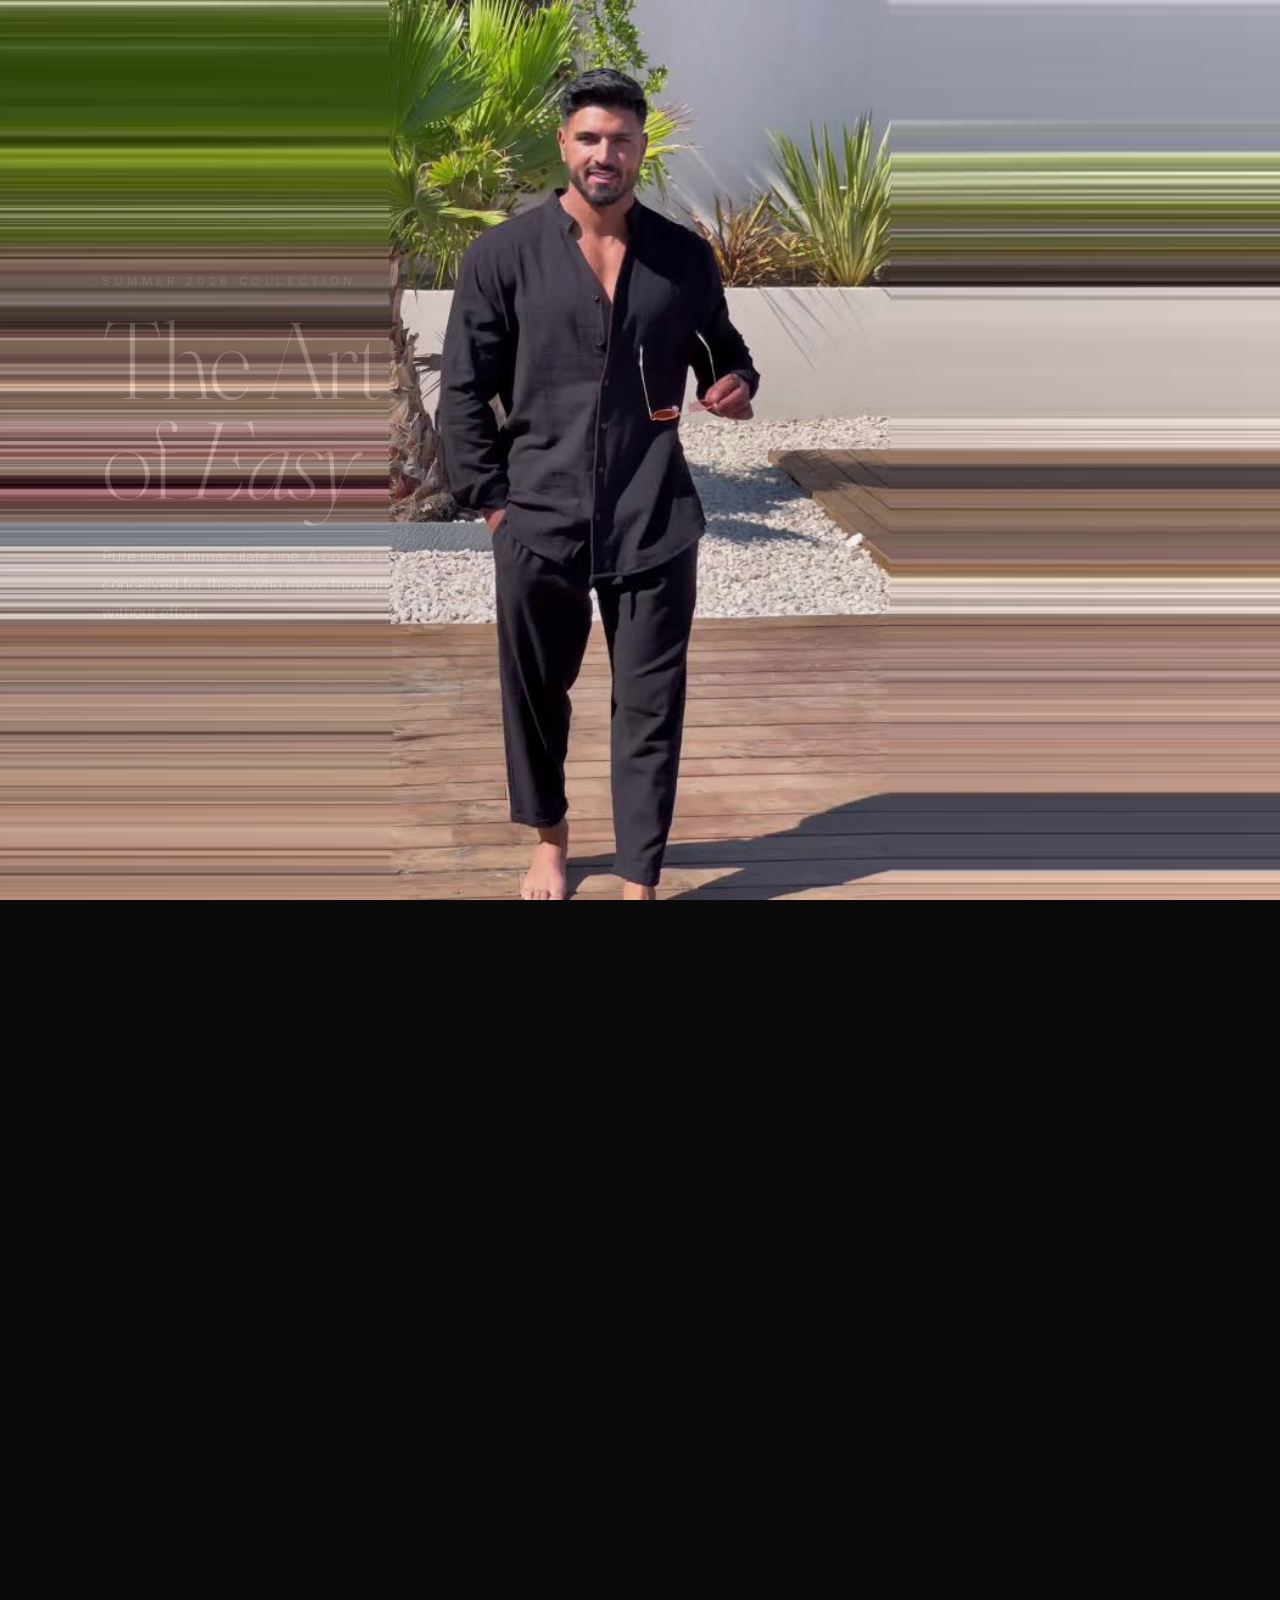
==== scrollytelling-site/index.html @ b5b96985 "Add premium scrollytelling product site for Ensemble co-ord collection Self-contained site in scroll" ====
<!DOCTYPE html>
<html lang="en">
<head>
  <meta charset="UTF-8" />
  <meta name="viewport" content="width=device-width, initial-scale=1.0" />
  <title>ENSEMBLE — Luxury Co-ord Sets</title>
  <link href="https://fonts.googleapis.com/css2?family=Fraunces:ital,opsz,wght@0,9..144,200;0,9..144,300;0,9..144,400;1,9..144,200;1,9..144,300;1,9..144,400&family=Inter:wght@300;400;500&display=swap" rel="stylesheet" />
  <style>
    *, *::before, *::after { margin: 0; padding: 0; box-sizing: border-box; }

    html { overflow-x: hidden; }

    body {
      background: #0a0a0a;
      color: #fff;
      font-family: 'Inter', sans-serif;
      overflow-x: hidden;
    }

    /* ─── LOADER ─────────────────────────────────── */
    #loader {
      position: fixed;
      inset: 0;
      background: #0a0a0a;
      display: flex;
      flex-direction: column;
      align-items: center;
      justify-content: center;
      z-index: 9999;
      transition: opacity 1s ease, visibility 1s ease;
    }
    #loader.hidden { opacity: 0; visibility: hidden; }

    #loader-brand {
      font-family: 'Fraunces', serif;
      font-weight: 300;
      font-size: clamp(22px, 3vw, 34px);
      letter-spacing: 0.5em;
      color: #fff;
      margin-bottom: 3.5rem;
      text-transform: uppercase;
    }

    #loader-bar-track {
      width: clamp(140px, 22vw, 260px);
      height: 1px;
      background: rgba(255,255,255,0.15);
      position: relative;
      overflow: hidden;
    }
    #loader-bar-fill {
      position: absolute;
      top: 0; left: 0;
      height: 100%;
      width: 0%;
      background: #fff;
      transition: width 0.15s linear;
    }
    #loader-pct {
      margin-top: 1.2rem;
      font-family: 'Inter', sans-serif;
      font-size: 11px;
      letter-spacing: 0.25em;
      color: rgba(255,255,255,0.35);
    }

    /* ─── SCROLL SCAFFOLD ─────────────────────────── */
    #scroll-root {
      /* tall enough for smooth scrub across 4 images */
      height: 650vh;
      position: relative;
    }

    #sticky {
      position: sticky;
      top: 0;
      height: 100vh;
      width: 100%;
      overflow: hidden;
    }

    /* ─── CANVAS ──────────────────────────────────── */
    #stage {
      position: absolute;
      inset: 0;
      display: block;
      width: 100%;
      height: 100%;
    }

    /* ─── TEXT SECTIONS ───────────────────────────── */
    .txt {
      position: absolute;
      inset: 0;
      display: flex;
      align-items: center;
      pointer-events: none;
      opacity: 0;
      will-change: opacity;
    }
    .txt.cta-section {
      align-items: center;
      justify-content: center;
    }

    /* Gradient washes — no visible box */
    .wash {
      position: absolute;
      inset: 0;
      pointer-events: none;
    }
    .wash-left  { background: linear-gradient(to right,  rgba(0,0,0,.72) 0%, rgba(0,0,0,.42) 45%, transparent 100%); }
    .wash-right { background: linear-gradient(to left,   rgba(0,0,0,.72) 0%, rgba(0,0,0,.42) 45%, transparent 100%); }
    .wash-center{ background: radial-gradient(ellipse 80% 60% at 50% 80%, rgba(0,0,0,.78) 0%, rgba(0,0,0,.32) 60%, transparent 100%); }

    .inner {
      position: relative;
      z-index: 1;
      padding: 0 8vw;
      max-width: 46%;
    }
    .inner.right { margin-left: auto; }
    .inner.center {
      max-width: 100%;
      width: 100%;
      text-align: center;
      display: flex;
      flex-direction: column;
      align-items: center;
      padding: 0 6vw;
    }

    .eyebrow {
      font-family: 'Inter', sans-serif;
      font-size: clamp(9px, 0.9vw, 12px);
      font-weight: 400;
      letter-spacing: 0.38em;
      text-transform: uppercase;
      color: rgba(255,255,255,.55);
      margin-bottom: 1.4rem;
    }

    h1 {
      font-family: 'Fraunces', serif;
      font-size: clamp(54px, 8.5vw, 118px);
      font-weight: 200;
      line-height: 0.92;
      letter-spacing: -0.025em;
      margin-bottom: 2rem;
    }

    h2 {
      font-family: 'Fraunces', serif;
      font-size: clamp(38px, 5.5vw, 80px);
      font-weight: 200;
      line-height: 1.08;
      letter-spacing: -0.02em;
      margin-bottom: 1.6rem;
    }

    .body {
      font-family: 'Inter', sans-serif;
      font-size: clamp(13px, 1.25vw, 16px);
      font-weight: 300;
      line-height: 1.75;
      color: rgba(255,255,255,.7);
      max-width: 36ch;
    }
    .inner.center .body { max-width: 48ch; }

    .cta-btn {
      display: inline-block;
      margin-top: 2.8rem;
      padding: 1.05rem 3.2rem;
      background: rgba(255,255,255,1);
      color: #000;
      font-family: 'Inter', sans-serif;
      font-size: clamp(10px, 1vw, 13px);
      font-weight: 500;
      letter-spacing: 0.22em;
      text-transform: uppercase;
      text-decoration: none;
      cursor: pointer;
      pointer-events: all;
      transition: background .25s, letter-spacing .25s;
      border: none;
      outline: none;
    }
    .cta-btn:hover {
      background: rgba(240,240,240,1);
      letter-spacing: 0.28em;
    }

    /* ─── SCROLL HINT ─────────────────────────────── */
    #scroll-hint {
      position: fixed;
      bottom: 2.8rem;
      left: 50%;
      transform: translateX(-50%);
      display: flex;
      flex-direction: column;
      align-items: center;
      gap: .6rem;
      z-index: 200;
      opacity: 0;
      transition: opacity .6s ease;
    }
    #scroll-hint.show { opacity: 1; }
    #scroll-hint span {
      font-family: 'Inter', sans-serif;
      font-size: 9px;
      letter-spacing: .32em;
      text-transform: uppercase;
      color: rgba(255,255,255,.45);
    }
    .hint-line {
      width: 1px;
      height: 44px;
      background: linear-gradient(to bottom, transparent, rgba(255,255,255,.5));
      animation: hint-pulse 2.4s ease-in-out infinite;
    }
    @keyframes hint-pulse {
      0%,100% { opacity:.25; transform:scaleY(.7); }
      50%      { opacity: 1; transform:scaleY(1);  }
    }

    /* ─── MOBILE ──────────────────────────────────── */
    @media (max-width: 680px) {
      .inner { max-width: 90%; }
      .inner.right { margin-left: 0; }
      .txt { align-items: flex-end; padding-bottom: 12vh; }
      .txt.cta-section { align-items: center; padding-bottom: 0; }
      .wash-left,
      .wash-right { background: linear-gradient(to top, rgba(0,0,0,.82) 0%, rgba(0,0,0,.3) 55%, transparent 100%); }
      h1 { font-size: clamp(44px, 13vw, 68px); }
      h2 { font-size: clamp(30px, 10vw, 54px); }
    }
  </style>
</head>
<body>

<!-- ═══════════════ LOADER ═══════════════ -->
<div id="loader">
  <div id="loader-brand">Ensemble</div>
  <div id="loader-bar-track"><div id="loader-bar-fill"></div></div>
  <div id="loader-pct">0%</div>
</div>

<!-- ═══════════════ SCROLL HINT ═══════════════ -->
<div id="scroll-hint">
  <span>Scroll</span>
  <div class="hint-line"></div>
</div>

<!-- ═══════════════ MAIN ═══════════════ -->
<div id="scroll-root">
  <div id="sticky">
    <canvas id="stage"></canvas>

    <!-- 0 · HERO ── Black set, holding sunglasses -->
    <div class="txt" id="s0">
      <div class="wash wash-left"></div>
      <div class="inner">
        <p class="eyebrow">Summer 2026 Collection</p>
        <h1>The Art<br>of <em>Easy</em></h1>
        <p class="body">Pure linen. Immaculate line. A co-ord set conceived for those who move through life without effort.</p>
      </div>
    </div>

    <!-- 1 · Black set, sunglasses on -->
    <div class="txt" id="s1">
      <div class="wash wash-right"></div>
      <div class="inner right">
        <p class="eyebrow">Italian Stonewashed Linen</p>
        <h2>Woven<br>for the<br><em>Meridian</em></h2>
        <p class="body">Cut from 100 percent stonewashed linen. Breathable under the midday sun. Impeccable by candlelight.</p>
      </div>
    </div>

    <!-- 2 · Cream set -->
    <div class="txt" id="s2">
      <div class="wash wash-left"></div>
      <div class="inner">
        <p class="eyebrow">Precision Silhouette</p>
        <h2>Nothing<br><em>Superfluous</em></h2>
        <p class="body">Camp collar. Button placket. Trousers that fall exactly where they should. The edit is total.</p>
      </div>
    </div>

    <!-- 3 · Grey pleated set -->
    <div class="txt" id="s3">
      <div class="wash wash-right"></div>
      <div class="inner right">
        <p class="eyebrow">Three Colorways</p>
        <h2>Noir. Sable.<br><em>Ardoise.</em></h2>
        <p class="body">Midnight black, warm sand, or cool slate. Three distinct worlds. One impeccable silhouette to inhabit them all.</p>
      </div>
    </div>

    <!-- 4 · CTA -->
    <div class="txt cta-section" id="s4">
      <div class="wash wash-center"></div>
      <div class="inner center">
        <p class="eyebrow">Ensemble Collection</p>
        <h2 style="font-size:clamp(44px,6.5vw,96px);letter-spacing:-0.03em;">Yours to wear.<br><em>Theirs to envy.</em></h2>
        <p class="body" style="text-align:center;">Free delivery worldwide. 30 day returns. Sizes XS through XXL.</p>
        <a href="#" class="cta-btn">Shop the Collection</a>
      </div>
    </div>

  </div>
</div>

<script>
(function () {
  'use strict';

  /* ── IMAGES ───────────────────────────────────── */
  const SRC = [
    'frames/img_01.jpg',   // 0 · black set, no glasses
    'frames/img_02.jpg',   // 1 · black set, glasses on
    'frames/img_03.jpg',   // 2 · cream set
    'frames/img_04.jpg',   // 3 · grey pleated
  ];

  /* ── TEXT SECTION TIMING (scroll 0..1) ─────────── */
  //  Each entry: [fadeInStart, peakStart, peakEnd, fadeOutEnd]
  const TIMINGS = [
    [0.00, 0.02, 0.14, 0.22],   // hero
    [0.22, 0.30, 0.42, 0.50],   // feature 1
    [0.50, 0.57, 0.68, 0.76],   // feature 2
    [0.74, 0.80, 0.88, 0.94],   // feature 3
    [0.90, 0.94, 1.00, 1.00],   // cta
  ];
  const SECTION_IDS = ['s0','s1','s2','s3','s4'];

  /* ── IMAGE BLEND KEYFRAMES (scroll 0..1) ──────── */
  // At each keyframe progress, we show a specific image index.
  // Between keyframes we cross-fade.
  const KF = [
    { p: 0.00, img: 0 },
    { p: 0.28, img: 0 },   // hold img 0 until 28%
    { p: 0.38, img: 1 },   // transition to img 1 by 38%
    { p: 0.54, img: 1 },   // hold img 1
    { p: 0.64, img: 2 },   // transition to img 2
    { p: 0.78, img: 2 },   // hold img 2
    { p: 0.88, img: 3 },   // transition to img 3
    { p: 1.00, img: 3 },   // hold img 3
  ];

  /* ── REFS ─────────────────────────────────────── */
  const loader    = document.getElementById('loader');
  const barFill   = document.getElementById('loader-bar-fill');
  const barPct    = document.getElementById('loader-pct');
  const scrollHint= document.getElementById('scroll-hint');
  const scrollRoot= document.getElementById('scroll-root');
  const canvas    = document.getElementById('stage');
  const ctx       = canvas.getContext('2d');
  const sections  = SECTION_IDS.map(id => document.getElementById(id));

  /* ── STATE ────────────────────────────────────── */
  let imgs = [];
  let loaded = 0;
  let W = 0, H = 0;
  let scrollProg = 0;    // eased
  let targetProg = 0;    // raw
  let rafId = null;

  /* ── RESIZE ───────────────────────────────────── */
  function resize() {
    W = canvas.width  = window.innerWidth;
    H = canvas.height = window.innerHeight;
  }
  window.addEventListener('resize', resize);
  resize();

  /* ── LOAD ─────────────────────────────────────── */
  function loadAll() {
    imgs = SRC.map(src => {
      const img = new Image();
      img.onload  = onLoaded;
      img.onerror = onLoaded;
      img.src     = src;
      return img;
    });
  }

  function onLoaded() {
    loaded++;
    const pct = loaded / SRC.length;
    barFill.style.width = (pct * 100) + '%';
    barPct.textContent  = Math.round(pct * 100) + '%';
    if (loaded === SRC.length) startSite();
  }

  /* ── START ────────────────────────────────────── */
  function startSite() {
    setTimeout(() => {
      loader.classList.add('hidden');
      scrollHint.classList.add('show');
      drawFrame(0);
      startLoop();
    }, 500);
  }

  /* ── SCROLL ───────────────────────────────────── */
  window.addEventListener('scroll', () => {
    const maxScroll = scrollRoot.scrollHeight - window.innerHeight;
    targetProg = maxScroll > 0 ? Math.max(0, Math.min(1, window.scrollY / maxScroll)) : 0;
    if (targetProg > 0.02) scrollHint.classList.remove('show');
  }, { passive: true });

  /* ── RAF LOOP ─────────────────────────────────── */
  function startLoop() {
    function tick() {
      // Smooth lerp — fast enough to feel snappy, slow enough to feel cinematic
      const diff = targetProg - scrollProg;
      if (Math.abs(diff) > 0.0001) {
        scrollProg += diff * 0.10;
      } else {
        scrollProg = targetProg;
      }
      drawFrame(scrollProg);
      updateText(scrollProg);
      rafId = requestAnimationFrame(tick);
    }
    rafId = requestAnimationFrame(tick);
  }

  /* ── DRAW ─────────────────────────────────────── */
  function getBlend(p) {
    // Find which two keyframes we're between
    for (let i = 0; i < KF.length - 1; i++) {
      const a = KF[i], b = KF[i + 1];
      if (p >= a.p && p <= b.p) {
        const t = (b.p === a.p) ? 1 : (p - a.p) / (b.p - a.p);
        return { idxA: a.img, idxB: b.img, t };
      }
    }
    return { idxA: KF[KF.length-1].img, idxB: KF[KF.length-1].img, t: 0 };
  }

  function paintImage(img, alpha) {
    if (!img || !img.complete || !img.naturalWidth) return;
    if (alpha <= 0) return;

    const iw = img.naturalWidth;
    const ih = img.naturalHeight;

    // Contain: fit whole image, no crop
    const scale = Math.min(W / iw, H / ih);
    const dw = iw * scale;
    const dh = ih * scale;
    const dx = Math.round((W - dw) / 2);
    const dy = Math.round((H - dh) / 2);

    ctx.save();
    ctx.globalAlpha = alpha;

    // ── Edge-pixel stretch fills (no seam, no blur, no flat color) ──
    // Left strip
    if (dx > 1) {
      ctx.drawImage(img,  0,        0, 1,  ih,  0,        dy,  dx + 1,          dh);
    }
    // Right strip
    if (W - dx - dw > 1) {
      ctx.drawImage(img,  iw - 1,   0, 1,  ih,  dx + dw - 1, dy,  W - dx - dw + 1, dh);
    }
    // Top strip
    if (dy > 1) {
      ctx.drawImage(img,  0,        0, iw, 1,   dx,       0,   dw,               dy + 1);
    }
    // Bottom strip
    if (H - dy - dh > 1) {
      ctx.drawImage(img,  0,  ih - 1, iw, 1,   dx,  dy + dh - 1, dw,  H - dy - dh + 1);
    }
    // Corners (1px source pixel stretched to fill each corner block)
    if (dx > 1 && dy > 1) {
      ctx.drawImage(img,  0,      0,    1, 1,  0,       0,       dx + 1,          dy + 1);          // TL
      ctx.drawImage(img,  iw - 1, 0,    1, 1,  dx + dw - 1, 0,  W - dx - dw + 1, dy + 1);          // TR
      ctx.drawImage(img,  0,      ih-1, 1, 1,  0,       dy + dh - 1, dx + 1,      H - dy - dh + 1); // BL
      ctx.drawImage(img,  iw-1,   ih-1, 1, 1,  dx + dw - 1, dy + dh - 1, W - dx - dw + 1, H - dy - dh + 1); // BR
    }

    // ── Main image ──
    ctx.drawImage(img, 0, 0, iw, ih, dx, dy, dw, dh);

    ctx.restore();
  }

  function drawFrame(p) {
    ctx.clearRect(0, 0, W, H);
    const { idxA, idxB, t } = getBlend(p);

    if (idxA === idxB || t <= 0) {
      paintImage(imgs[idxA], 1);
    } else if (t >= 1) {
      paintImage(imgs[idxB], 1);
    } else {
      // Cross-fade: paint A at full, B at t
      paintImage(imgs[idxA], 1);
      paintImage(imgs[idxB], t);
    }
  }

  /* ── TEXT OPACITY ─────────────────────────────── */
  function easeOpacity(p, timing) {
    const [fi, ps, pe, fo] = timing;
    if (p < fi || p > fo) return 0;
    if (p < ps) return (p - fi) / (ps - fi);
    if (p <= pe) return 1;
    return 1 - (p - pe) / (fo - pe);
  }

  function updateText(p) {
    sections.forEach((el, i) => {
      if (!el) return;
      const op = Math.max(0, Math.min(1, easeOpacity(p, TIMINGS[i])));
      el.style.opacity = op;
    });
  }

  /* ── KICK OFF ─────────────────────────────────── */
  loadAll();
})();
</script>
</body>
</html>
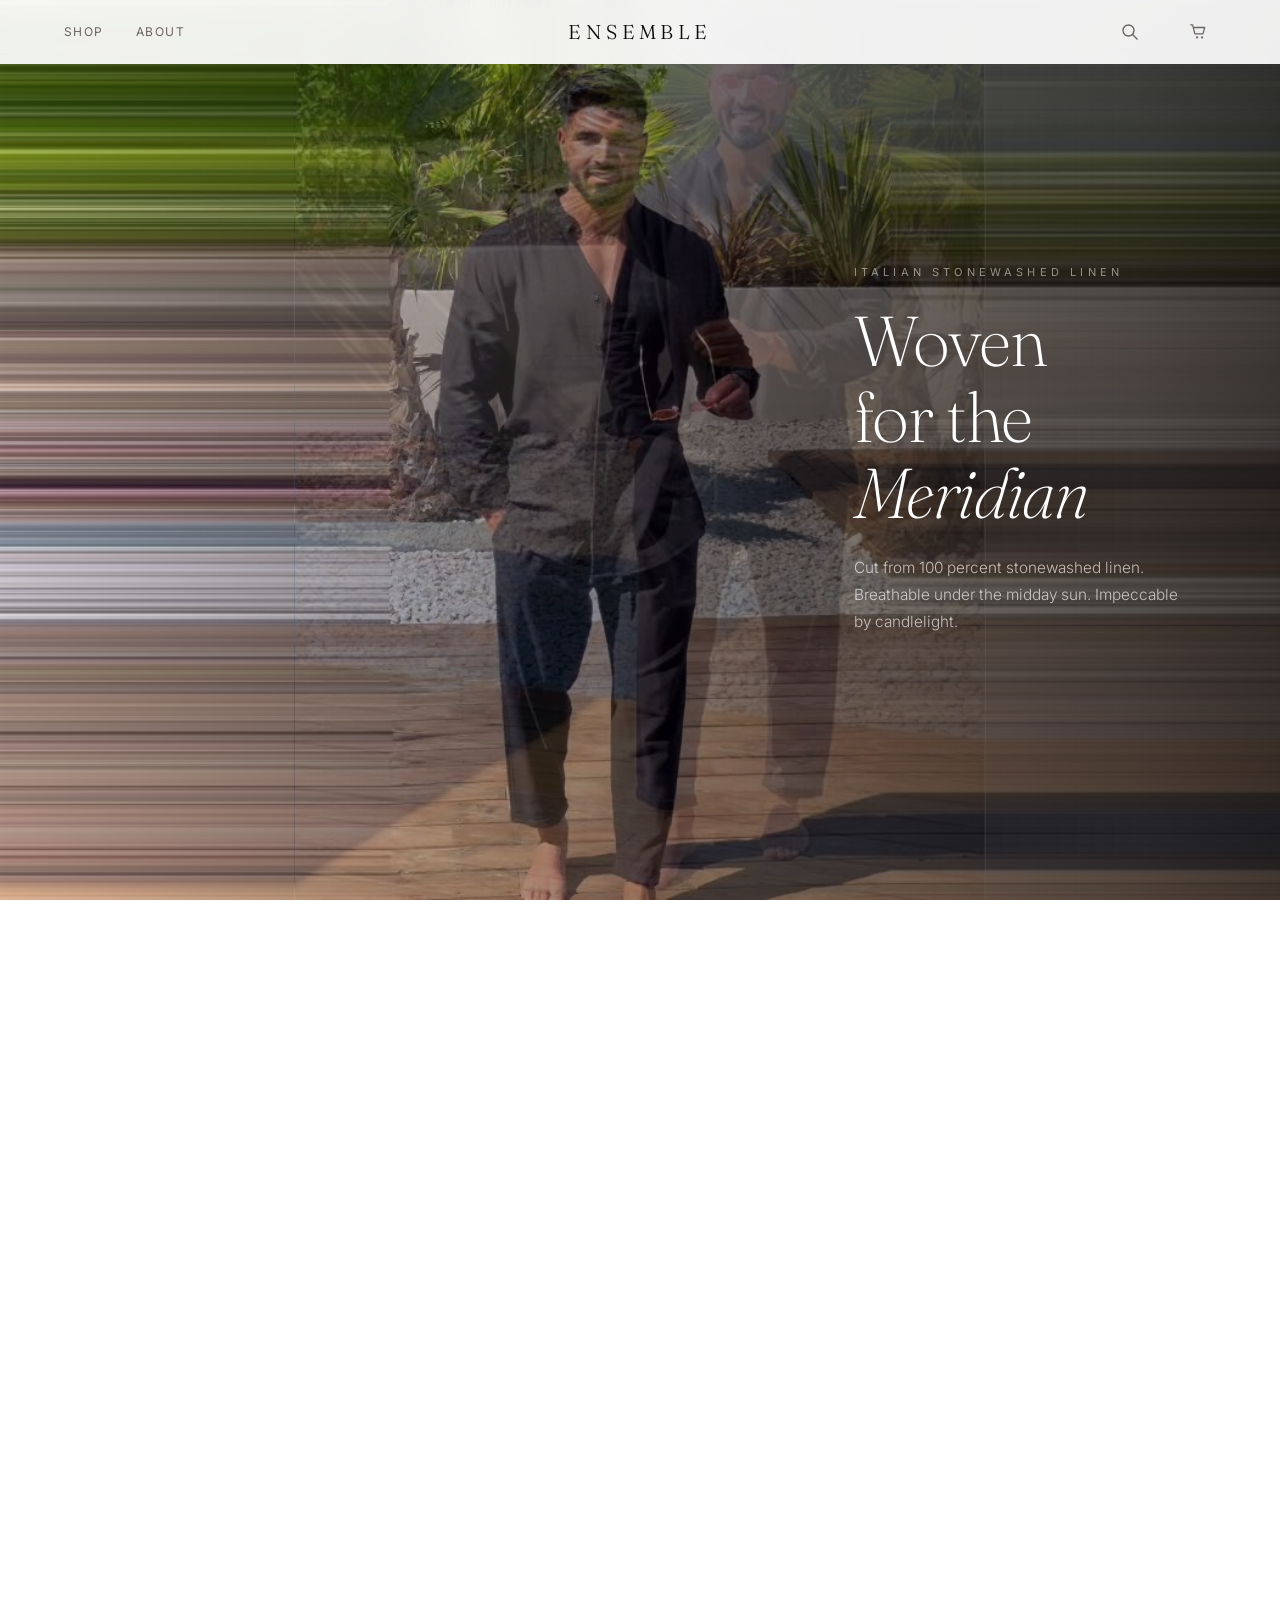
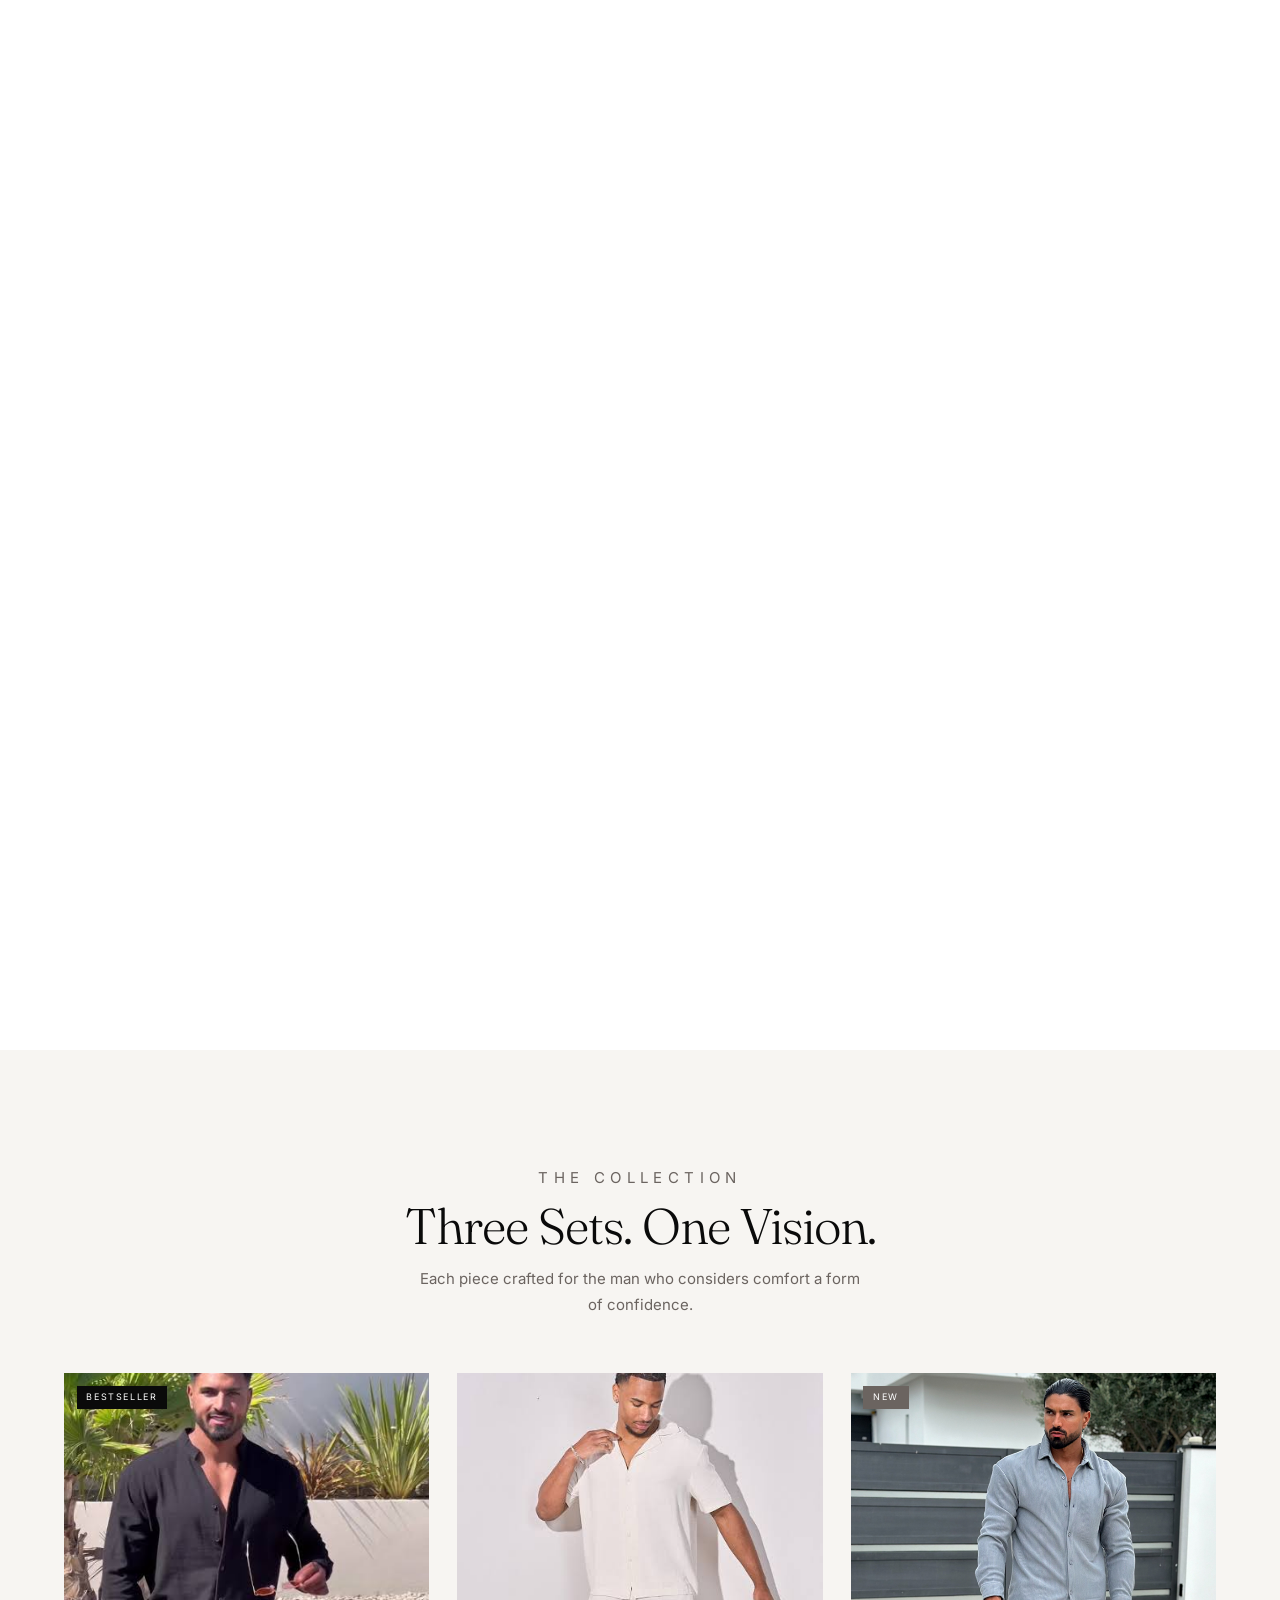
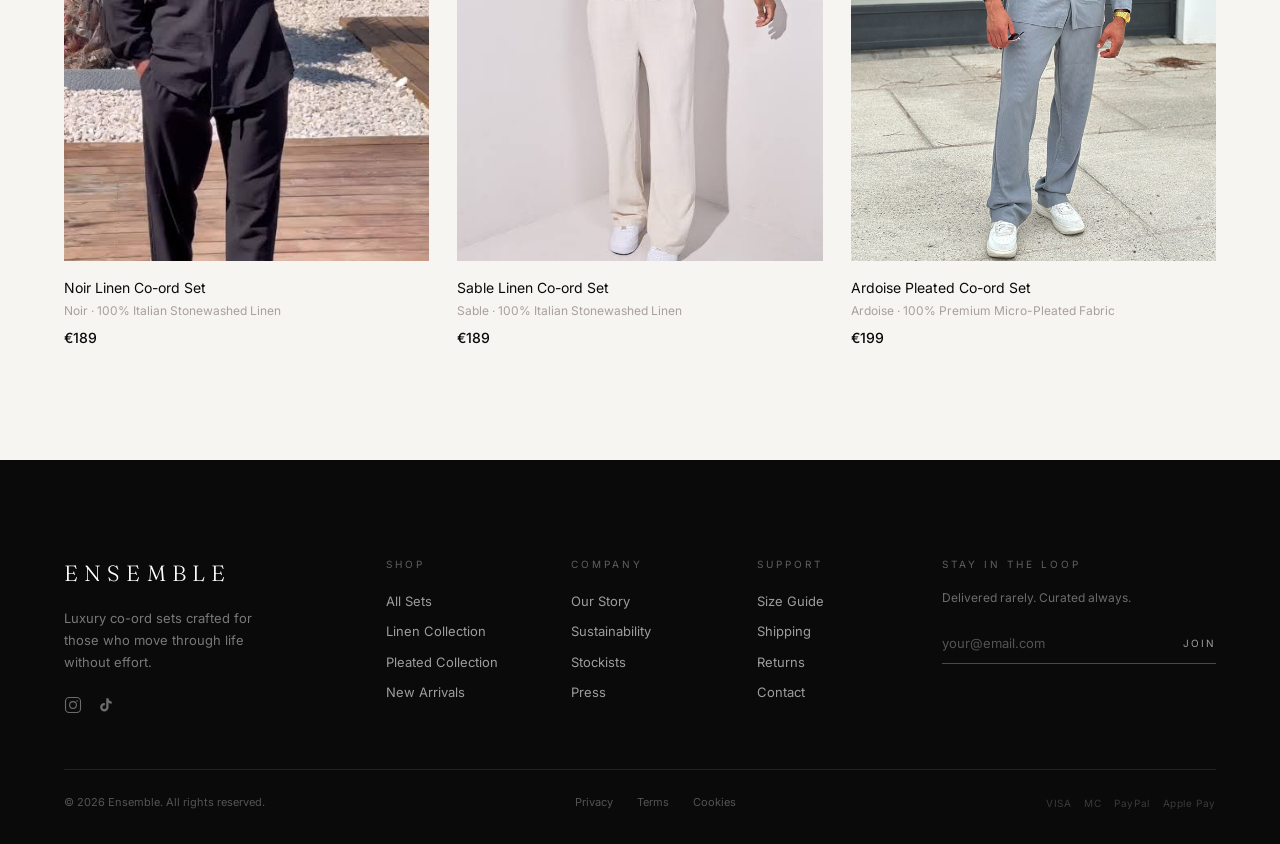
==== commit c937a95e: "Expand scrollytelling site into full Shopify-style store Adds complete e-commerce experience on top " ====
--- a/scrollytelling-site/index.html
+++ b/scrollytelling-site/index.html
@@ -3,525 +3,380 @@
 <head>
   <meta charset="UTF-8" />
   <meta name="viewport" content="width=device-width, initial-scale=1.0" />
-  <title>ENSEMBLE — Luxury Co-ord Sets</title>
-  <link href="https://fonts.googleapis.com/css2?family=Fraunces:ital,opsz,wght@0,9..144,200;0,9..144,300;0,9..144,400;1,9..144,200;1,9..144,300;1,9..144,400&family=Inter:wght@300;400;500&display=swap" rel="stylesheet" />
+  <title>Ensemble — Luxury Co-ord Sets</title>
+  <link href="https://fonts.googleapis.com/css2?family=Fraunces:ital,opsz,wght@0,9..144,200;0,9..144,300;0,9..144,400;1,9..144,200;1,9..144,300&family=Inter:wght@300;400;500&display=swap" rel="stylesheet" />
+  <link rel="stylesheet" href="css/main.css" />
   <style>
-    *, *::before, *::after { margin: 0; padding: 0; box-sizing: border-box; }
-
-    html { overflow-x: hidden; }
-
-    body {
+    /* ── Loader ─── */
+    #loader {
+      position: fixed; inset: 0;
       background: #0a0a0a;
-      color: #fff;
-      font-family: 'Inter', sans-serif;
-      overflow-x: hidden;
-    }
-
-    /* ─── LOADER ─────────────────────────────────── */
-    #loader {
-      position: fixed;
-      inset: 0;
-      background: #0a0a0a;
-      display: flex;
-      flex-direction: column;
-      align-items: center;
-      justify-content: center;
+      display: flex; flex-direction: column;
+      align-items: center; justify-content: center;
       z-index: 9999;
-      transition: opacity 1s ease, visibility 1s ease;
-    }
-    #loader.hidden { opacity: 0; visibility: hidden; }
-
+      transition: opacity .9s ease, visibility .9s ease;
+    }
+    #loader.out { opacity: 0; visibility: hidden; }
     #loader-brand {
-      font-family: 'Fraunces', serif;
-      font-weight: 300;
-      font-size: clamp(22px, 3vw, 34px);
-      letter-spacing: 0.5em;
-      color: #fff;
-      margin-bottom: 3.5rem;
-      text-transform: uppercase;
-    }
-
-    #loader-bar-track {
-      width: clamp(140px, 22vw, 260px);
-      height: 1px;
-      background: rgba(255,255,255,0.15);
-      position: relative;
+      font-family: 'Fraunces', serif; font-weight: 300;
+      font-size: clamp(20px, 3vw, 30px);
+      letter-spacing: .5em; text-transform: uppercase;
+      color: #fff; margin-bottom: 3rem;
+    }
+    #lb-track { width: clamp(120px, 20vw, 220px); height: 1px; background: rgba(255,255,255,.15); }
+    #lb-fill   { height: 100%; width: 0%; background: #fff; transition: width .12s linear; }
+    #lb-pct    { margin-top: 1rem; font-size: 10px; letter-spacing: .25em; color: rgba(255,255,255,.3); }
+
+    /* ── Scroll scaffold ─── */
+    #scroll-root { height: 650vh; position: relative; }
+
+    #sticky {
+      position: sticky; top: 0;
+      height: 100vh; width: 100%;
       overflow: hidden;
     }
-    #loader-bar-fill {
-      position: absolute;
-      top: 0; left: 0;
-      height: 100%;
-      width: 0%;
-      background: #fff;
-      transition: width 0.15s linear;
-    }
-    #loader-pct {
-      margin-top: 1.2rem;
-      font-family: 'Inter', sans-serif;
-      font-size: 11px;
-      letter-spacing: 0.25em;
-      color: rgba(255,255,255,0.35);
-    }
-
-    /* ─── SCROLL SCAFFOLD ─────────────────────────── */
-    #scroll-root {
-      /* tall enough for smooth scrub across 4 images */
-      height: 650vh;
-      position: relative;
-    }
-
-    #sticky {
-      position: sticky;
-      top: 0;
-      height: 100vh;
-      width: 100%;
-      overflow: hidden;
-    }
-
-    /* ─── CANVAS ──────────────────────────────────── */
-    #stage {
-      position: absolute;
-      inset: 0;
-      display: block;
-      width: 100%;
-      height: 100%;
-    }
-
-    /* ─── TEXT SECTIONS ───────────────────────────── */
+
+    #stage { position: absolute; inset: 0; display: block; width: 100%; height: 100%; }
+
+    /* ── Text sections ─── */
     .txt {
-      position: absolute;
-      inset: 0;
-      display: flex;
-      align-items: center;
+      position: absolute; inset: 0;
+      display: flex; align-items: center;
       pointer-events: none;
-      opacity: 0;
-      will-change: opacity;
-    }
-    .txt.cta-section {
-      align-items: center;
-      justify-content: center;
-    }
-
-    /* Gradient washes — no visible box */
-    .wash {
-      position: absolute;
-      inset: 0;
-      pointer-events: none;
-    }
-    .wash-left  { background: linear-gradient(to right,  rgba(0,0,0,.72) 0%, rgba(0,0,0,.42) 45%, transparent 100%); }
-    .wash-right { background: linear-gradient(to left,   rgba(0,0,0,.72) 0%, rgba(0,0,0,.42) 45%, transparent 100%); }
-    .wash-center{ background: radial-gradient(ellipse 80% 60% at 50% 80%, rgba(0,0,0,.78) 0%, rgba(0,0,0,.32) 60%, transparent 100%); }
-
-    .inner {
-      position: relative;
-      z-index: 1;
-      padding: 0 8vw;
-      max-width: 46%;
-    }
-    .inner.right { margin-left: auto; }
-    .inner.center {
-      max-width: 100%;
-      width: 100%;
+      opacity: 0; will-change: opacity;
+    }
+    .txt.cta-zone { align-items: center; justify-content: center; }
+
+    .wash { position: absolute; inset: 0; pointer-events: none; }
+    .wl { background: linear-gradient(to right,  rgba(0,0,0,.72) 0%, rgba(0,0,0,.4) 48%, transparent 100%); }
+    .wr { background: linear-gradient(to left,   rgba(0,0,0,.72) 0%, rgba(0,0,0,.4) 48%, transparent 100%); }
+    .wc { background: radial-gradient(ellipse 80% 55% at 50% 78%, rgba(0,0,0,.8) 0%, rgba(0,0,0,.3) 60%, transparent 100%); }
+
+    .inn {
+      position: relative; z-index: 1;
+      padding: 0 8vw; max-width: 46%;
+    }
+    .inn.r  { margin-left: auto; }
+    .inn.cx {
+      max-width: 100%; width: 100%;
       text-align: center;
-      display: flex;
-      flex-direction: column;
-      align-items: center;
+      display: flex; flex-direction: column; align-items: center;
       padding: 0 6vw;
     }
 
-    .eyebrow {
-      font-family: 'Inter', sans-serif;
-      font-size: clamp(9px, 0.9vw, 12px);
-      font-weight: 400;
-      letter-spacing: 0.38em;
-      text-transform: uppercase;
-      color: rgba(255,255,255,.55);
-      margin-bottom: 1.4rem;
-    }
-
-    h1 {
-      font-family: 'Fraunces', serif;
-      font-size: clamp(54px, 8.5vw, 118px);
-      font-weight: 200;
-      line-height: 0.92;
-      letter-spacing: -0.025em;
-      margin-bottom: 2rem;
-    }
-
-    h2 {
-      font-family: 'Fraunces', serif;
-      font-size: clamp(38px, 5.5vw, 80px);
-      font-weight: 200;
-      line-height: 1.08;
-      letter-spacing: -0.02em;
-      margin-bottom: 1.6rem;
-    }
-
-    .body {
-      font-family: 'Inter', sans-serif;
-      font-size: clamp(13px, 1.25vw, 16px);
-      font-weight: 300;
-      line-height: 1.75;
-      color: rgba(255,255,255,.7);
+    .ey {
+      font-size: clamp(9px, .9vw, 11px);
+      letter-spacing: .38em; text-transform: uppercase;
+      color: rgba(255,255,255,.5); margin-bottom: 1.3rem;
+    }
+    h1.hero {
+      font-family: 'Fraunces', serif; font-weight: 200;
+      font-size: clamp(52px, 8.5vw, 118px);
+      line-height: .92; letter-spacing: -.025em;
+      color: #fff; margin-bottom: 1.8rem;
+    }
+    h2.feat {
+      font-family: 'Fraunces', serif; font-weight: 200;
+      font-size: clamp(36px, 5.5vw, 78px);
+      line-height: 1.08; letter-spacing: -.02em;
+      color: #fff; margin-bottom: 1.5rem;
+    }
+    .bd {
+      font-size: clamp(13px, 1.2vw, 16px); font-weight: 300;
+      line-height: 1.75; color: rgba(255,255,255,.68);
       max-width: 36ch;
     }
-    .inner.center .body { max-width: 48ch; }
-
-    .cta-btn {
-      display: inline-block;
-      margin-top: 2.8rem;
-      padding: 1.05rem 3.2rem;
-      background: rgba(255,255,255,1);
-      color: #000;
-      font-family: 'Inter', sans-serif;
-      font-size: clamp(10px, 1vw, 13px);
-      font-weight: 500;
-      letter-spacing: 0.22em;
-      text-transform: uppercase;
-      text-decoration: none;
-      cursor: pointer;
-      pointer-events: all;
+    .inn.cx .bd { max-width: 50ch; }
+
+    .cta-btn-hero {
+      display: inline-flex; align-items: center; justify-content: center;
+      margin-top: 2.5rem; padding: 1rem 3rem;
+      background: #fff; color: #000;
+      font-family: 'Inter', sans-serif; font-size: clamp(10px, 1vw, 13px);
+      font-weight: 500; letter-spacing: .22em; text-transform: uppercase;
+      border: none; cursor: pointer; pointer-events: all;
       transition: background .25s, letter-spacing .25s;
-      border: none;
-      outline: none;
-    }
-    .cta-btn:hover {
-      background: rgba(240,240,240,1);
-      letter-spacing: 0.28em;
-    }
-
-    /* ─── SCROLL HINT ─────────────────────────────── */
+    }
+    .cta-btn-hero:hover { background: rgba(240,240,240,1); letter-spacing: .28em; }
+
+    /* ── Scroll hint ─── */
     #scroll-hint {
-      position: fixed;
-      bottom: 2.8rem;
-      left: 50%;
+      position: fixed; bottom: 2.5rem; left: 50%;
       transform: translateX(-50%);
-      display: flex;
-      flex-direction: column;
-      align-items: center;
-      gap: .6rem;
-      z-index: 200;
-      opacity: 0;
-      transition: opacity .6s ease;
-    }
-    #scroll-hint.show { opacity: 1; }
+      display: flex; flex-direction: column; align-items: center; gap: .55rem;
+      z-index: 200; opacity: 0; transition: opacity .6s;
+    }
+    #scroll-hint.vis { opacity: 1; }
     #scroll-hint span {
-      font-family: 'Inter', sans-serif;
-      font-size: 9px;
-      letter-spacing: .32em;
-      text-transform: uppercase;
+      font-size: 9px; letter-spacing: .32em; text-transform: uppercase;
       color: rgba(255,255,255,.45);
     }
     .hint-line {
-      width: 1px;
-      height: 44px;
+      width: 1px; height: 44px;
       background: linear-gradient(to bottom, transparent, rgba(255,255,255,.5));
-      animation: hint-pulse 2.4s ease-in-out infinite;
-    }
-    @keyframes hint-pulse {
-      0%,100% { opacity:.25; transform:scaleY(.7); }
-      50%      { opacity: 1; transform:scaleY(1);  }
-    }
-
-    /* ─── MOBILE ──────────────────────────────────── */
-    @media (max-width: 680px) {
-      .inner { max-width: 90%; }
-      .inner.right { margin-left: 0; }
+      animation: hp 2.4s ease-in-out infinite;
+    }
+    @keyframes hp {
+      0%,100% { opacity:.2; transform:scaleY(.7); }
+      50%      { opacity:1;  transform:scaleY(1); }
+    }
+
+    /* ── Featured products band ─── */
+    #featured {
+      background: var(--off);
+      padding: clamp(3.5rem,8vw,7rem) var(--side);
+    }
+    .prod-grid {
+      max-width: var(--max); margin: 0 auto;
+      display: grid;
+      grid-template-columns: repeat(3, 1fr);
+      gap: var(--gap);
+    }
+
+    @media (max-width: 900px) { .prod-grid { grid-template-columns: 1fr 1fr; } }
+    @media (max-width: 580px) {
+      .prod-grid { grid-template-columns: 1fr; }
+      .inn { max-width: 90%; }
+      .inn.r { margin-left: 0; }
       .txt { align-items: flex-end; padding-bottom: 12vh; }
-      .txt.cta-section { align-items: center; padding-bottom: 0; }
-      .wash-left,
-      .wash-right { background: linear-gradient(to top, rgba(0,0,0,.82) 0%, rgba(0,0,0,.3) 55%, transparent 100%); }
-      h1 { font-size: clamp(44px, 13vw, 68px); }
-      h2 { font-size: clamp(30px, 10vw, 54px); }
+      .txt.cta-zone { align-items: center; padding-bottom: 0; }
+      .wl, .wr { background: linear-gradient(to top, rgba(0,0,0,.82) 0%, rgba(0,0,0,.28) 55%, transparent 100%); }
     }
   </style>
 </head>
 <body>
 
-<!-- ═══════════════ LOADER ═══════════════ -->
+<!-- Loader -->
 <div id="loader">
   <div id="loader-brand">Ensemble</div>
-  <div id="loader-bar-track"><div id="loader-bar-fill"></div></div>
-  <div id="loader-pct">0%</div>
+  <div id="lb-track"><div id="lb-fill"></div></div>
+  <div id="lb-pct">0%</div>
 </div>
 
-<!-- ═══════════════ SCROLL HINT ═══════════════ -->
-<div id="scroll-hint">
-  <span>Scroll</span>
-  <div class="hint-line"></div>
-</div>
-
-<!-- ═══════════════ MAIN ═══════════════ -->
+<!-- Header (dark overlay mode) -->
+<div id="site-header" data-root="" style="position:fixed;top:0;left:0;right:0;z-index:500;"></div>
+
+<!-- Scroll hint -->
+<div id="scroll-hint"><span>Scroll</span><div class="hint-line"></div></div>
+
+<!-- ═══ Scrollytelling ═══ -->
 <div id="scroll-root">
   <div id="sticky">
     <canvas id="stage"></canvas>
 
-    <!-- 0 · HERO ── Black set, holding sunglasses -->
+    <!-- 0 Hero -->
     <div class="txt" id="s0">
-      <div class="wash wash-left"></div>
-      <div class="inner">
-        <p class="eyebrow">Summer 2026 Collection</p>
-        <h1>The Art<br>of <em>Easy</em></h1>
-        <p class="body">Pure linen. Immaculate line. A co-ord set conceived for those who move through life without effort.</p>
-      </div>
-    </div>
-
-    <!-- 1 · Black set, sunglasses on -->
+      <div class="wash wl"></div>
+      <div class="inn">
+        <p class="ey">Summer 2026 Collection</p>
+        <h1 class="hero">The Art<br>of <em>Easy</em></h1>
+        <p class="bd">Pure linen. Immaculate line. A co-ord set conceived for those who move through life without effort.</p>
+      </div>
+    </div>
+
+    <!-- 1 Feature -->
     <div class="txt" id="s1">
-      <div class="wash wash-right"></div>
-      <div class="inner right">
-        <p class="eyebrow">Italian Stonewashed Linen</p>
-        <h2>Woven<br>for the<br><em>Meridian</em></h2>
-        <p class="body">Cut from 100 percent stonewashed linen. Breathable under the midday sun. Impeccable by candlelight.</p>
-      </div>
-    </div>
-
-    <!-- 2 · Cream set -->
+      <div class="wash wr"></div>
+      <div class="inn r">
+        <p class="ey">Italian Stonewashed Linen</p>
+        <h2 class="feat">Woven<br>for the<br><em>Meridian</em></h2>
+        <p class="bd">Cut from 100 percent stonewashed linen. Breathable under the midday sun. Impeccable by candlelight.</p>
+      </div>
+    </div>
+
+    <!-- 2 Feature -->
     <div class="txt" id="s2">
-      <div class="wash wash-left"></div>
-      <div class="inner">
-        <p class="eyebrow">Precision Silhouette</p>
-        <h2>Nothing<br><em>Superfluous</em></h2>
-        <p class="body">Camp collar. Button placket. Trousers that fall exactly where they should. The edit is total.</p>
-      </div>
-    </div>
-
-    <!-- 3 · Grey pleated set -->
+      <div class="wash wl"></div>
+      <div class="inn">
+        <p class="ey">Precision Silhouette</p>
+        <h2 class="feat">Nothing<br><em>Superfluous</em></h2>
+        <p class="bd">Camp collar. Button placket. Trousers that fall exactly where they should. The edit is total.</p>
+      </div>
+    </div>
+
+    <!-- 3 Feature -->
     <div class="txt" id="s3">
-      <div class="wash wash-right"></div>
-      <div class="inner right">
-        <p class="eyebrow">Three Colorways</p>
-        <h2>Noir. Sable.<br><em>Ardoise.</em></h2>
-        <p class="body">Midnight black, warm sand, or cool slate. Three distinct worlds. One impeccable silhouette to inhabit them all.</p>
-      </div>
-    </div>
-
-    <!-- 4 · CTA -->
-    <div class="txt cta-section" id="s4">
-      <div class="wash wash-center"></div>
-      <div class="inner center">
-        <p class="eyebrow">Ensemble Collection</p>
-        <h2 style="font-size:clamp(44px,6.5vw,96px);letter-spacing:-0.03em;">Yours to wear.<br><em>Theirs to envy.</em></h2>
-        <p class="body" style="text-align:center;">Free delivery worldwide. 30 day returns. Sizes XS through XXL.</p>
-        <a href="#" class="cta-btn">Shop the Collection</a>
+      <div class="wash wr"></div>
+      <div class="inn r">
+        <p class="ey">Three Colorways</p>
+        <h2 class="feat">Noir. Sable.<br><em>Ardoise.</em></h2>
+        <p class="bd">Midnight black, warm sand, or cool slate. Three distinct worlds. One impeccable silhouette to inhabit them all.</p>
+      </div>
+    </div>
+
+    <!-- 4 CTA -->
+    <div class="txt cta-zone" id="s4">
+      <div class="wash wc"></div>
+      <div class="inn cx">
+        <p class="ey">Ensemble Collection</p>
+        <h2 class="feat" style="font-size:clamp(42px,6.5vw,96px);letter-spacing:-.03em;">Yours to wear.<br><em>Theirs to envy.</em></h2>
+        <p class="bd" style="text-align:center;">Free delivery worldwide. 30 day returns. Sizes XS through XXL.</p>
+        <a href="shop.html" class="cta-btn-hero">Shop the Collection</a>
       </div>
     </div>
 
   </div>
 </div>
 
+<!-- ═══ Featured Products ═══ -->
+<section id="featured">
+  <div class="section-head">
+    <p class="eyebrow">The Collection</p>
+    <h2 style="font-family:'Fraunces',serif;font-weight:300;font-size:clamp(28px,4vw,50px);margin:.5rem 0 .8rem">Three Sets. One Vision.</h2>
+    <p style="font-size:15px;color:var(--g600);max-width:50ch;margin:0 auto;line-height:1.7">Each piece crafted for the man who considers comfort a form of confidence.</p>
+  </div>
+  <div class="prod-grid" id="home-grid"></div>
+</section>
+
+<!-- Footer -->
+<div id="site-footer" data-root=""></div>
+
+<script src="js/store.js"></script>
 <script>
-(function () {
+(function(){
   'use strict';
 
-  /* ── IMAGES ───────────────────────────────────── */
-  const SRC = [
-    'frames/img_01.jpg',   // 0 · black set, no glasses
-    'frames/img_02.jpg',   // 1 · black set, glasses on
-    'frames/img_03.jpg',   // 2 · cream set
-    'frames/img_04.jpg',   // 3 · grey pleated
+  const SRC = ['frames/img_01.jpg','frames/img_02.jpg','frames/img_03.jpg','frames/img_04.jpg'];
+  const KF  = [{p:0,img:0},{p:.28,img:0},{p:.38,img:1},{p:.54,img:1},{p:.64,img:2},{p:.78,img:2},{p:.88,img:3},{p:1,img:3}];
+  const TXT = [
+    [0,.02,.14,.22],
+    [.22,.30,.42,.50],
+    [.50,.57,.68,.76],
+    [.74,.80,.88,.94],
+    [.90,.94,1,1],
   ];
-
-  /* ── TEXT SECTION TIMING (scroll 0..1) ─────────── */
-  //  Each entry: [fadeInStart, peakStart, peakEnd, fadeOutEnd]
-  const TIMINGS = [
-    [0.00, 0.02, 0.14, 0.22],   // hero
-    [0.22, 0.30, 0.42, 0.50],   // feature 1
-    [0.50, 0.57, 0.68, 0.76],   // feature 2
-    [0.74, 0.80, 0.88, 0.94],   // feature 3
-    [0.90, 0.94, 1.00, 1.00],   // cta
-  ];
-  const SECTION_IDS = ['s0','s1','s2','s3','s4'];
-
-  /* ── IMAGE BLEND KEYFRAMES (scroll 0..1) ──────── */
-  // At each keyframe progress, we show a specific image index.
-  // Between keyframes we cross-fade.
-  const KF = [
-    { p: 0.00, img: 0 },
-    { p: 0.28, img: 0 },   // hold img 0 until 28%
-    { p: 0.38, img: 1 },   // transition to img 1 by 38%
-    { p: 0.54, img: 1 },   // hold img 1
-    { p: 0.64, img: 2 },   // transition to img 2
-    { p: 0.78, img: 2 },   // hold img 2
-    { p: 0.88, img: 3 },   // transition to img 3
-    { p: 1.00, img: 3 },   // hold img 3
-  ];
-
-  /* ── REFS ─────────────────────────────────────── */
-  const loader    = document.getElementById('loader');
-  const barFill   = document.getElementById('loader-bar-fill');
-  const barPct    = document.getElementById('loader-pct');
-  const scrollHint= document.getElementById('scroll-hint');
-  const scrollRoot= document.getElementById('scroll-root');
-  const canvas    = document.getElementById('stage');
-  const ctx       = canvas.getContext('2d');
-  const sections  = SECTION_IDS.map(id => document.getElementById(id));
-
-  /* ── STATE ────────────────────────────────────── */
-  let imgs = [];
-  let loaded = 0;
-  let W = 0, H = 0;
-  let scrollProg = 0;    // eased
-  let targetProg = 0;    // raw
-  let rafId = null;
-
-  /* ── RESIZE ───────────────────────────────────── */
-  function resize() {
-    W = canvas.width  = window.innerWidth;
-    H = canvas.height = window.innerHeight;
-  }
-  window.addEventListener('resize', resize);
-  resize();
-
-  /* ── LOAD ─────────────────────────────────────── */
-  function loadAll() {
-    imgs = SRC.map(src => {
-      const img = new Image();
-      img.onload  = onLoaded;
-      img.onerror = onLoaded;
-      img.src     = src;
-      return img;
+  const sels = ['s0','s1','s2','s3','s4'].map(function(id){ return document.getElementById(id); });
+
+  const canvas = document.getElementById('stage');
+  const ctx    = canvas.getContext('2d');
+  const loader = document.getElementById('loader');
+  const hint   = document.getElementById('scroll-hint');
+  const root   = document.getElementById('scroll-root');
+
+  let imgs=[], loaded=0, W=0, H=0, sp=0, tp=0;
+
+  function resize(){ W=canvas.width=window.innerWidth; H=canvas.height=window.innerHeight; }
+  window.addEventListener('resize', resize); resize();
+
+  function load(){
+    imgs = SRC.map(function(src){
+      var img=new Image();
+      img.onload = img.onerror = function(){
+        loaded++;
+        var pct = loaded/SRC.length;
+        document.getElementById('lb-fill').style.width = (pct*100)+'%';
+        document.getElementById('lb-pct').textContent  = Math.round(pct*100)+'%';
+        if(loaded===SRC.length) start();
+      };
+      img.src=src; return img;
     });
   }
 
-  function onLoaded() {
-    loaded++;
-    const pct = loaded / SRC.length;
-    barFill.style.width = (pct * 100) + '%';
-    barPct.textContent  = Math.round(pct * 100) + '%';
-    if (loaded === SRC.length) startSite();
-  }
-
-  /* ── START ────────────────────────────────────── */
-  function startSite() {
-    setTimeout(() => {
-      loader.classList.add('hidden');
-      scrollHint.classList.add('show');
-      drawFrame(0);
-      startLoop();
-    }, 500);
-  }
-
-  /* ── SCROLL ───────────────────────────────────── */
-  window.addEventListener('scroll', () => {
-    const maxScroll = scrollRoot.scrollHeight - window.innerHeight;
-    targetProg = maxScroll > 0 ? Math.max(0, Math.min(1, window.scrollY / maxScroll)) : 0;
-    if (targetProg > 0.02) scrollHint.classList.remove('show');
-  }, { passive: true });
-
-  /* ── RAF LOOP ─────────────────────────────────── */
-  function startLoop() {
-    function tick() {
-      // Smooth lerp — fast enough to feel snappy, slow enough to feel cinematic
-      const diff = targetProg - scrollProg;
-      if (Math.abs(diff) > 0.0001) {
-        scrollProg += diff * 0.10;
-      } else {
-        scrollProg = targetProg;
+  function start(){
+    setTimeout(function(){
+      loader.classList.add('out');
+      hint.classList.add('vis');
+      draw(0); loop();
+    }, 400);
+  }
+
+  window.addEventListener('scroll', function(){
+    var max = root.scrollHeight - window.innerHeight;
+    tp = max>0 ? Math.max(0,Math.min(1,window.scrollY/max)) : 0;
+    if(tp>.02) hint.classList.remove('vis');
+  }, {passive:true});
+
+  function loop(){
+    requestAnimationFrame(function tick(){
+      var d=tp-sp; if(Math.abs(d)>.0002) sp+=d*.10; else sp=tp;
+      draw(sp); updateTxt(sp);
+      requestAnimationFrame(tick);
+    });
+  }
+
+  function blend(p){
+    for(var i=0;i<KF.length-1;i++){
+      var a=KF[i],b=KF[i+1];
+      if(p>=a.p&&p<=b.p){
+        var t=b.p===a.p?1:(p-a.p)/(b.p-a.p);
+        return {a:a.img,b:b.img,t:t};
       }
-      drawFrame(scrollProg);
-      updateText(scrollProg);
-      rafId = requestAnimationFrame(tick);
-    }
-    rafId = requestAnimationFrame(tick);
-  }
-
-  /* ── DRAW ─────────────────────────────────────── */
-  function getBlend(p) {
-    // Find which two keyframes we're between
-    for (let i = 0; i < KF.length - 1; i++) {
-      const a = KF[i], b = KF[i + 1];
-      if (p >= a.p && p <= b.p) {
-        const t = (b.p === a.p) ? 1 : (p - a.p) / (b.p - a.p);
-        return { idxA: a.img, idxB: b.img, t };
-      }
-    }
-    return { idxA: KF[KF.length-1].img, idxB: KF[KF.length-1].img, t: 0 };
-  }
-
-  function paintImage(img, alpha) {
-    if (!img || !img.complete || !img.naturalWidth) return;
-    if (alpha <= 0) return;
-
-    const iw = img.naturalWidth;
-    const ih = img.naturalHeight;
-
-    // Contain: fit whole image, no crop
-    const scale = Math.min(W / iw, H / ih);
-    const dw = iw * scale;
-    const dh = ih * scale;
-    const dx = Math.round((W - dw) / 2);
-    const dy = Math.round((H - dh) / 2);
-
-    ctx.save();
-    ctx.globalAlpha = alpha;
-
-    // ── Edge-pixel stretch fills (no seam, no blur, no flat color) ──
-    // Left strip
-    if (dx > 1) {
-      ctx.drawImage(img,  0,        0, 1,  ih,  0,        dy,  dx + 1,          dh);
-    }
-    // Right strip
-    if (W - dx - dw > 1) {
-      ctx.drawImage(img,  iw - 1,   0, 1,  ih,  dx + dw - 1, dy,  W - dx - dw + 1, dh);
-    }
-    // Top strip
-    if (dy > 1) {
-      ctx.drawImage(img,  0,        0, iw, 1,   dx,       0,   dw,               dy + 1);
-    }
-    // Bottom strip
-    if (H - dy - dh > 1) {
-      ctx.drawImage(img,  0,  ih - 1, iw, 1,   dx,  dy + dh - 1, dw,  H - dy - dh + 1);
-    }
-    // Corners (1px source pixel stretched to fill each corner block)
-    if (dx > 1 && dy > 1) {
-      ctx.drawImage(img,  0,      0,    1, 1,  0,       0,       dx + 1,          dy + 1);          // TL
-      ctx.drawImage(img,  iw - 1, 0,    1, 1,  dx + dw - 1, 0,  W - dx - dw + 1, dy + 1);          // TR
-      ctx.drawImage(img,  0,      ih-1, 1, 1,  0,       dy + dh - 1, dx + 1,      H - dy - dh + 1); // BL
-      ctx.drawImage(img,  iw-1,   ih-1, 1, 1,  dx + dw - 1, dy + dh - 1, W - dx - dw + 1, H - dy - dh + 1); // BR
-    }
-
-    // ── Main image ──
-    ctx.drawImage(img, 0, 0, iw, ih, dx, dy, dw, dh);
-
+    }
+    return {a:KF[KF.length-1].img,b:KF[KF.length-1].img,t:0};
+  }
+
+  function paint(img,alpha){
+    if(!img||!img.complete||!img.naturalWidth||alpha<=0) return;
+    var iw=img.naturalWidth,ih=img.naturalHeight;
+    var sc=Math.min(W/iw,H/ih);
+    var dw=iw*sc,dh=ih*sc;
+    var dx=Math.round((W-dw)/2),dy=Math.round((H-dh)/2);
+    ctx.save(); ctx.globalAlpha=alpha;
+    if(dx>1){ ctx.drawImage(img,0,0,1,ih,0,dy,dx+1,dh); ctx.drawImage(img,iw-1,0,1,ih,dx+dw-1,dy,W-dx-dw+1,dh); }
+    if(dy>1){ ctx.drawImage(img,0,0,iw,1,dx,0,dw,dy+1); ctx.drawImage(img,0,ih-1,iw,1,dx,dy+dh-1,dw,H-dy-dh+1); }
+    if(dx>1&&dy>1){
+      ctx.drawImage(img,0,0,1,1,0,0,dx+1,dy+1);
+      ctx.drawImage(img,iw-1,0,1,1,dx+dw-1,0,W-dx-dw+1,dy+1);
+      ctx.drawImage(img,0,ih-1,1,1,0,dy+dh-1,dx+1,H-dy-dh+1);
+      ctx.drawImage(img,iw-1,ih-1,1,1,dx+dw-1,dy+dh-1,W-dx-dw+1,H-dy-dh+1);
+    }
+    ctx.drawImage(img,0,0,iw,ih,dx,dy,dw,dh);
     ctx.restore();
   }
 
-  function drawFrame(p) {
-    ctx.clearRect(0, 0, W, H);
-    const { idxA, idxB, t } = getBlend(p);
-
-    if (idxA === idxB || t <= 0) {
-      paintImage(imgs[idxA], 1);
-    } else if (t >= 1) {
-      paintImage(imgs[idxB], 1);
-    } else {
-      // Cross-fade: paint A at full, B at t
-      paintImage(imgs[idxA], 1);
-      paintImage(imgs[idxB], t);
-    }
-  }
-
-  /* ── TEXT OPACITY ─────────────────────────────── */
-  function easeOpacity(p, timing) {
-    const [fi, ps, pe, fo] = timing;
-    if (p < fi || p > fo) return 0;
-    if (p < ps) return (p - fi) / (ps - fi);
-    if (p <= pe) return 1;
-    return 1 - (p - pe) / (fo - pe);
-  }
-
-  function updateText(p) {
-    sections.forEach((el, i) => {
-      if (!el) return;
-      const op = Math.max(0, Math.min(1, easeOpacity(p, TIMINGS[i])));
-      el.style.opacity = op;
-    });
-  }
-
-  /* ── KICK OFF ─────────────────────────────────── */
-  loadAll();
+  function draw(p){
+    ctx.clearRect(0,0,W,H);
+    var bl=blend(p);
+    if(bl.a===bl.b||bl.t<=0){ paint(imgs[bl.a],1); }
+    else if(bl.t>=1){ paint(imgs[bl.b],1); }
+    else{ paint(imgs[bl.a],1); paint(imgs[bl.b],bl.t); }
+  }
+
+  function easeOp(p,t){
+    var fi=t[0],ps=t[1],pe=t[2],fo=t[3];
+    if(p<fi||p>fo) return 0;
+    if(p<ps) return (p-fi)/(ps-fi);
+    if(p<=pe) return 1;
+    return 1-(p-pe)/(fo-pe);
+  }
+  function updateTxt(p){
+    sels.forEach(function(el,i){ if(el) el.style.opacity=Math.max(0,Math.min(1,easeOp(p,TXT[i]))); });
+  }
+
+  load();
+
+  // ── Featured product cards ──────────────────
+  document.addEventListener('DOMContentLoaded', function(){
+    renderHeader('home');
+    renderFooter();
+
+    var grid = document.getElementById('home-grid');
+    if(!grid) return;
+    grid.innerHTML = PRODUCTS.map(function(p){
+      return '<div class="product-card">' +
+        '<a href="product.html?id='+p.id+'">' +
+          '<div class="card-img-wrap">' +
+            (p.badge ? '<span class="card-badge'+(p.badge==='New'?' new':'')+'">'+p.badge+'</span>' : '') +
+            '<img class="img-main" src="'+p.images[0]+'" alt="'+p.name+'" loading="lazy" />' +
+            (p.images[1] ? '<img class="img-alt" src="'+p.images[1]+'" alt="'+p.name+' alt" loading="lazy" />' : '') +
+          '</div>' +
+          '<div class="card-info">' +
+            '<p class="card-name">'+p.name+'</p>' +
+            '<p class="card-sub">'+p.colorway+' · '+p.fabric+'</p>' +
+            '<p class="card-price">€'+p.price+'</p>' +
+          '</div>' +
+        '</a>' +
+        '<div class="card-quick" onclick="quickAdd(\''+p.id+'\')">Quick Add</div>' +
+      '</div>';
+    }).join('');
+  });
+
+  window.quickAdd = function(id){
+    var p = PRODUCTS.find(function(x){ return x.id===id; });
+    if(!p) return;
+    addToCart(id, 'M', 1);
+  };
+
 })();
 </script>
 </body>
--- a/scrollytelling-site/css/main.css
+++ b/scrollytelling-site/css/main.css
@@ -0,0 +1,826 @@
+/* ═══════════════════════════════════════════════
+   ENSEMBLE — Shared Styles
+═══════════════════════════════════════════════ */
+
+/* ── Variables ───────────────────────────────── */
+:root {
+  --black:   #0a0a0a;
+  --white:   #ffffff;
+  --off:     #f7f5f2;
+  --g100:    #f0ede9;
+  --g200:    #e4e0da;
+  --g400:    #a8a09a;
+  --g600:    #6b6460;
+  --g800:    #2d2a27;
+  --accent:  #0a0a0a;
+  --red:     #c0392b;
+
+  --serif: 'Fraunces', serif;
+  --sans:  'Inter', sans-serif;
+
+  --hdr-h: 64px;
+  --max:   1380px;
+  --side:  clamp(20px, 5vw, 64px);
+  --gap:   clamp(16px, 2.5vw, 28px);
+
+  --ease: cubic-bezier(0.16,1,0.3,1);
+  --dur:  0.34s;
+}
+
+/* ── Reset ───────────────────────────────────── */
+*, *::before, *::after { margin:0; padding:0; box-sizing:border-box; }
+html { scroll-behavior: smooth; -webkit-text-size-adjust: 100%; }
+body {
+  font-family: var(--sans);
+  background: var(--white);
+  color: var(--black);
+  line-height: 1.6;
+  overflow-x: hidden;
+  -webkit-font-smoothing: antialiased;
+}
+img { display:block; max-width:100%; }
+a { color: inherit; text-decoration:none; }
+button { background:none; border:none; cursor:pointer; font:inherit; }
+ul, ol { list-style:none; }
+input, textarea, select { font:inherit; }
+
+/* ── Typography ──────────────────────────────── */
+.serif { font-family: var(--serif); }
+.eyebrow {
+  font-size: 10px;
+  letter-spacing: .36em;
+  text-transform: uppercase;
+  color: var(--g400);
+  font-weight: 400;
+}
+
+/* ── Layout ──────────────────────────────────── */
+.container {
+  max-width: var(--max);
+  margin: 0 auto;
+  padding: 0 var(--side);
+}
+
+/* ── Buttons ─────────────────────────────────── */
+.btn-primary {
+  display: inline-flex;
+  align-items: center;
+  justify-content: center;
+  padding: .9rem 2.4rem;
+  background: var(--black);
+  color: var(--white);
+  font-size: 11px;
+  font-weight: 500;
+  letter-spacing: .2em;
+  text-transform: uppercase;
+  cursor: pointer;
+  border: 1.5px solid var(--black);
+  transition: background var(--dur) var(--ease), color var(--dur) var(--ease), letter-spacing .2s;
+  white-space: nowrap;
+}
+.btn-primary:hover { background: var(--g800); border-color: var(--g800); }
+.btn-secondary {
+  display: inline-flex;
+  align-items: center;
+  justify-content: center;
+  padding: .9rem 2.4rem;
+  background: transparent;
+  color: var(--black);
+  font-size: 11px;
+  font-weight: 500;
+  letter-spacing: .2em;
+  text-transform: uppercase;
+  cursor: pointer;
+  border: 1.5px solid var(--g200);
+  transition: border-color var(--dur) var(--ease);
+}
+.btn-secondary:hover { border-color: var(--black); }
+.btn-block { width: 100%; }
+.btn-ghost {
+  font-size: 12px;
+  letter-spacing: .1em;
+  text-decoration: underline;
+  text-underline-offset: 3px;
+  color: var(--g600);
+}
+.btn-ghost:hover { color: var(--black); }
+
+/* ── Header ──────────────────────────────────── */
+.site-header {
+  position: fixed;
+  top: 0; left: 0; right: 0;
+  z-index: 500;
+  height: var(--hdr-h);
+  background: rgba(255,255,255,.92);
+  backdrop-filter: blur(12px);
+  -webkit-backdrop-filter: blur(12px);
+  border-bottom: 1px solid transparent;
+  transition: border-color .3s, background .3s;
+}
+.site-header.scrolled {
+  border-bottom-color: var(--g200);
+  background: rgba(255,255,255,.97);
+}
+/* Dark variant for scrollytelling home */
+.site-header.dark {
+  background: rgba(10,10,10,.8);
+  color: #fff;
+}
+.site-header.dark .nav-link,
+.site-header.dark .header-logo,
+.site-header.dark .hdr-icon { color: #fff; }
+.site-header.dark.scrolled {
+  background: rgba(10,10,10,.96);
+  border-bottom-color: rgba(255,255,255,.12);
+}
+
+.header-inner {
+  max-width: var(--max);
+  margin: 0 auto;
+  padding: 0 var(--side);
+  height: 100%;
+  display: flex;
+  align-items: center;
+  justify-content: space-between;
+}
+
+.header-left, .header-right {
+  display: flex;
+  align-items: center;
+  gap: 2rem;
+  min-width: 160px;
+}
+.header-right { justify-content: flex-end; }
+
+.nav-link {
+  font-size: 12px;
+  letter-spacing: .12em;
+  text-transform: uppercase;
+  color: var(--g600);
+  transition: color .2s;
+  position: relative;
+}
+.nav-link::after {
+  content: '';
+  position: absolute;
+  bottom: -2px; left: 0; right: 0;
+  height: 1px;
+  background: currentColor;
+  transform: scaleX(0);
+  transform-origin: left;
+  transition: transform .25s var(--ease);
+}
+.nav-link:hover, .nav-link.active { color: var(--black); }
+.nav-link.active::after, .nav-link:hover::after { transform: scaleX(1); }
+
+.header-logo {
+  font-family: var(--serif);
+  font-size: 20px;
+  font-weight: 300;
+  letter-spacing: .22em;
+  text-transform: uppercase;
+  color: var(--black);
+}
+
+.hdr-icon {
+  position: relative;
+  display: flex;
+  align-items: center;
+  justify-content: center;
+  width: 36px; height: 36px;
+  color: var(--g600);
+  transition: color .2s;
+}
+.hdr-icon:hover { color: var(--black); }
+
+.cart-badge {
+  position: absolute;
+  top: 2px; right: 2px;
+  min-width: 16px; height: 16px;
+  background: var(--black);
+  color: #fff;
+  font-size: 9px;
+  font-weight: 600;
+  border-radius: 50%;
+  display: flex;
+  align-items: center;
+  justify-content: center;
+  line-height: 1;
+}
+
+.header-spacer { height: var(--hdr-h); }
+
+/* ── Cart Drawer ─────────────────────────────── */
+#cart-drawer {
+  position: fixed;
+  inset: 0;
+  z-index: 900;
+  pointer-events: none;
+  visibility: hidden;
+}
+#cart-drawer.open { pointer-events: all; visibility: visible; }
+
+.drawer-backdrop {
+  position: absolute;
+  inset: 0;
+  background: rgba(0,0,0,.45);
+  opacity: 0;
+  transition: opacity .35s var(--ease);
+}
+#cart-drawer.open .drawer-backdrop { opacity: 1; }
+
+.drawer-panel {
+  position: absolute;
+  top: 0; right: 0;
+  width: min(420px, 96vw);
+  height: 100%;
+  background: var(--white);
+  display: flex;
+  flex-direction: column;
+  transform: translateX(100%);
+  transition: transform .38s var(--ease);
+  box-shadow: -8px 0 48px rgba(0,0,0,.12);
+}
+#cart-drawer.open .drawer-panel { transform: translateX(0); }
+
+.drawer-head {
+  display: flex;
+  align-items: center;
+  justify-content: space-between;
+  padding: 1.2rem 1.6rem;
+  border-bottom: 1px solid var(--g200);
+}
+.drawer-heading {
+  font-family: var(--serif);
+  font-size: 18px;
+  font-weight: 300;
+  letter-spacing: .05em;
+}
+.drawer-x {
+  font-size: 18px;
+  color: var(--g400);
+  line-height: 1;
+  padding: .2rem;
+  transition: color .2s;
+}
+.drawer-x:hover { color: var(--black); }
+
+.drawer-body {
+  flex: 1;
+  overflow-y: auto;
+  padding: 1rem 1.6rem;
+}
+
+.drawer-empty {
+  display: flex;
+  flex-direction: column;
+  align-items: center;
+  justify-content: center;
+  height: 100%;
+  text-align: center;
+  color: var(--g400);
+  font-size: 14px;
+}
+
+.drawer-items { display:flex; flex-direction:column; gap:1.4rem; }
+.drawer-item {
+  display: flex;
+  gap: 1rem;
+}
+.drawer-item-img {
+  width: 80px; height: 100px;
+  object-fit: cover;
+  flex-shrink: 0;
+  background: var(--g100);
+}
+.drawer-item-body { flex:1; }
+.drawer-item-name {
+  font-size: 13px;
+  font-weight: 500;
+  line-height: 1.35;
+  margin-bottom: .25rem;
+}
+.drawer-item-meta {
+  font-size: 11px;
+  color: var(--g400);
+  margin-bottom: .6rem;
+  letter-spacing: .04em;
+}
+.drawer-item-row {
+  display: flex;
+  align-items: center;
+  justify-content: space-between;
+  margin-bottom: .4rem;
+}
+.drawer-item-price {
+  font-size: 13px;
+  font-weight: 500;
+}
+.drawer-remove {
+  font-size: 10px;
+  letter-spacing: .08em;
+  text-transform: uppercase;
+  color: var(--g400);
+  text-decoration: underline;
+  text-underline-offset: 2px;
+}
+.drawer-remove:hover { color: var(--red); }
+
+.qty-ctrl {
+  display: flex;
+  align-items: center;
+  gap: .5rem;
+  border: 1px solid var(--g200);
+}
+.qty-ctrl button {
+  width: 28px; height: 28px;
+  font-size: 16px;
+  color: var(--g600);
+  display: flex; align-items: center; justify-content: center;
+  transition: color .2s;
+}
+.qty-ctrl button:hover { color: var(--black); }
+.qty-ctrl span {
+  width: 28px;
+  text-align: center;
+  font-size: 13px;
+}
+
+.drawer-foot {
+  padding: 1.2rem 1.6rem;
+  border-top: 1px solid var(--g200);
+}
+.drawer-subtotal {
+  display: flex;
+  justify-content: space-between;
+  align-items: center;
+  font-size: 14px;
+  font-weight: 500;
+  margin-bottom: .5rem;
+}
+.drawer-ship {
+  font-size: 11px;
+  color: var(--g400);
+  margin-bottom: 1rem;
+  letter-spacing: .03em;
+}
+
+/* ── Search Overlay ──────────────────────────── */
+#search-overlay {
+  position: fixed;
+  inset: 0;
+  z-index: 800;
+  pointer-events: none;
+  visibility: hidden;
+}
+#search-overlay.open { pointer-events: all; visibility: visible; }
+
+.search-bg {
+  position: absolute;
+  inset: 0;
+  background: rgba(0,0,0,.5);
+  opacity: 0;
+  transition: opacity .3s;
+}
+#search-overlay.open .search-bg { opacity: 1; }
+
+.search-panel {
+  position: absolute;
+  top: 0; left: 0; right: 0;
+  background: var(--white);
+  padding: 4rem var(--side) 2rem;
+  transform: translateY(-100%);
+  transition: transform .35s var(--ease);
+}
+#search-overlay.open .search-panel { transform: translateY(0); }
+
+.search-close {
+  position: absolute;
+  top: 1.2rem; right: var(--side);
+  font-size: 20px;
+  color: var(--g400);
+  transition: color .2s;
+}
+.search-close:hover { color: var(--black); }
+
+#search-input {
+  width: 100%;
+  max-width: 600px;
+  display: block;
+  margin: 0 auto;
+  border: none;
+  border-bottom: 1.5px solid var(--black);
+  padding: .8rem 0;
+  font-family: var(--serif);
+  font-size: clamp(20px, 3vw, 32px);
+  font-weight: 300;
+  outline: none;
+  background: transparent;
+}
+
+#search-results {
+  max-width: 600px;
+  margin: 1.2rem auto 0;
+  display: flex;
+  flex-direction: column;
+  gap: .5rem;
+}
+#search-results li a {
+  display: flex;
+  align-items: center;
+  gap: 1rem;
+  padding: .6rem 0;
+  border-bottom: 1px solid var(--g100);
+  font-size: 14px;
+  transition: color .2s;
+}
+#search-results li a:hover { color: var(--g600); }
+#search-results li a img { width: 44px; height: 54px; object-fit: cover; background: var(--g100); }
+#search-results li a small { display:block; color: var(--g400); font-size: 12px; margin-top:.2rem; }
+.no-results { font-size: 14px; color: var(--g400); padding: .6rem 0; }
+
+/* ── Toast ───────────────────────────────────── */
+#site-toast {
+  position: fixed;
+  bottom: 2rem; left: 50%;
+  transform: translateX(-50%) translateY(20px);
+  background: var(--black);
+  color: #fff;
+  font-size: 12px;
+  letter-spacing: .08em;
+  padding: .8rem 1.8rem;
+  z-index: 9999;
+  opacity: 0;
+  transition: opacity .3s, transform .3s var(--ease);
+  pointer-events: none;
+  white-space: nowrap;
+}
+#site-toast.show {
+  opacity: 1;
+  transform: translateX(-50%) translateY(0);
+}
+
+/* ── Checkout Modal ──────────────────────────── */
+#checkout-modal {
+  position: fixed;
+  inset: 0;
+  z-index: 1000;
+  display: flex;
+  align-items: center;
+  justify-content: center;
+  visibility: hidden;
+  pointer-events: none;
+}
+#checkout-modal.open { visibility: visible; pointer-events: all; }
+
+.modal-bg {
+  position: absolute;
+  inset: 0;
+  background: rgba(0,0,0,.55);
+  opacity: 0;
+  transition: opacity .3s;
+}
+#checkout-modal.open .modal-bg { opacity: 1; }
+
+.modal-box {
+  position: relative;
+  background: #fff;
+  padding: clamp(2rem, 5vw, 3.5rem);
+  max-width: 480px;
+  width: 90%;
+  text-align: center;
+  transform: scale(.94);
+  opacity: 0;
+  transition: transform .35s var(--ease), opacity .35s;
+}
+#checkout-modal.open .modal-box { transform: scale(1); opacity: 1; }
+
+.modal-label {
+  font-size: 10px;
+  letter-spacing: .3em;
+  text-transform: uppercase;
+  color: var(--g400);
+  margin-bottom: .5rem;
+}
+
+/* ── Site Footer ─────────────────────────────── */
+.site-footer {
+  background: var(--black);
+  color: rgba(255,255,255,.75);
+  padding: clamp(3rem,8vw,6rem) var(--side) 2rem;
+}
+
+.footer-grid {
+  max-width: var(--max);
+  margin: 0 auto;
+  display: grid;
+  grid-template-columns: 2fr 1fr 1fr 1fr 2fr;
+  gap: 2rem 3rem;
+  padding-bottom: 3rem;
+  border-bottom: 1px solid rgba(255,255,255,.1);
+}
+
+.footer-logo {
+  font-family: var(--serif);
+  font-size: 22px;
+  font-weight: 300;
+  letter-spacing: .28em;
+  text-transform: uppercase;
+  color: #fff;
+  display: block;
+  margin-bottom: 1rem;
+}
+.footer-tag {
+  font-size: 13px;
+  line-height: 1.7;
+  color: rgba(255,255,255,.45);
+  max-width: 28ch;
+  margin-bottom: 1.4rem;
+}
+.footer-socials { display:flex; gap:1rem; }
+.footer-socials a {
+  color: rgba(255,255,255,.4);
+  transition: color .2s;
+}
+.footer-socials a:hover { color: #fff; }
+
+.footer-links-col h6 {
+  font-size: 10px;
+  letter-spacing: .3em;
+  text-transform: uppercase;
+  color: rgba(255,255,255,.35);
+  margin-bottom: 1.2rem;
+  font-weight: 400;
+}
+.footer-links-col a {
+  display: block;
+  font-size: 13px;
+  color: rgba(255,255,255,.6);
+  margin-bottom: .6rem;
+  transition: color .2s;
+}
+.footer-links-col a:hover { color: #fff; }
+
+.footer-news-col h6 {
+  font-size: 10px;
+  letter-spacing: .3em;
+  text-transform: uppercase;
+  color: rgba(255,255,255,.35);
+  margin-bottom: 1rem;
+  font-weight: 400;
+}
+.footer-news-col p {
+  font-size: 12px;
+  color: rgba(255,255,255,.4);
+  margin-bottom: 1rem;
+  line-height: 1.6;
+}
+
+.news-form {
+  display: flex;
+  border-bottom: 1px solid rgba(255,255,255,.25);
+}
+.news-form input {
+  flex: 1;
+  background: transparent;
+  border: none;
+  padding: .6rem 0;
+  font-size: 13px;
+  color: #fff;
+  outline: none;
+}
+.news-form input::placeholder { color: rgba(255,255,255,.3); }
+.news-form button {
+  font-size: 10px;
+  letter-spacing: .2em;
+  text-transform: uppercase;
+  color: rgba(255,255,255,.6);
+  padding: .6rem 0 .6rem .8rem;
+  transition: color .2s;
+}
+.news-form button:hover { color: #fff; }
+
+.footer-bottom {
+  max-width: var(--max);
+  margin: 1.5rem auto 0;
+  display: flex;
+  align-items: center;
+  justify-content: space-between;
+  flex-wrap: wrap;
+  gap: 1rem;
+  font-size: 11px;
+  color: rgba(255,255,255,.3);
+}
+.footer-legal { display:flex; gap:1.5rem; }
+.footer-legal a { color: rgba(255,255,255,.3); transition: color .2s; }
+.footer-legal a:hover { color: rgba(255,255,255,.6); }
+.footer-pay {
+  display: flex;
+  gap: .8rem;
+  font-size: 10px;
+  letter-spacing: .06em;
+  color: rgba(255,255,255,.2);
+}
+
+/* ── Section Headings ────────────────────────── */
+.section-head {
+  text-align: center;
+  margin-bottom: clamp(2rem, 5vw, 3.5rem);
+}
+.section-head h2 {
+  font-family: var(--serif);
+  font-size: clamp(32px, 4.5vw, 56px);
+  font-weight: 300;
+  letter-spacing: -.02em;
+  line-height: 1.1;
+  margin: .6rem 0;
+}
+.section-head p {
+  font-size: 15px;
+  color: var(--g600);
+  max-width: 52ch;
+  margin: .8rem auto 0;
+  line-height: 1.7;
+}
+
+/* ── Product Card ────────────────────────────── */
+.product-card {
+  position: relative;
+  cursor: pointer;
+}
+.product-card a { display:block; }
+
+.card-img-wrap {
+  position: relative;
+  overflow: hidden;
+  background: var(--g100);
+  aspect-ratio: 3/4;
+}
+.card-img-wrap img {
+  width: 100%; height: 100%;
+  object-fit: cover;
+  transition: transform .6s var(--ease), opacity .4s;
+}
+.card-img-wrap .img-alt {
+  position: absolute;
+  inset: 0;
+  object-fit: cover;
+  opacity: 0;
+  transition: opacity .4s;
+}
+.product-card:hover .card-img-wrap img.img-main { transform: scale(1.04); }
+.product-card:hover .card-img-wrap .img-alt { opacity: 1; }
+
+.card-badge {
+  position: absolute;
+  top: .8rem; left: .8rem;
+  background: var(--black);
+  color: #fff;
+  font-size: 9px;
+  letter-spacing: .18em;
+  text-transform: uppercase;
+  padding: .25rem .6rem;
+  z-index: 1;
+}
+.card-badge.new { background: var(--g600); }
+
+.card-quick {
+  position: absolute;
+  bottom: 0; left: 0; right: 0;
+  background: rgba(255,255,255,.96);
+  border-top: 1px solid var(--g200);
+  padding: .8rem 1rem;
+  font-size: 10px;
+  letter-spacing: .18em;
+  text-transform: uppercase;
+  text-align: center;
+  color: var(--black);
+  opacity: 0;
+  transform: translateY(100%);
+  transition: opacity .3s, transform .3s var(--ease);
+  cursor: pointer;
+}
+.product-card:hover .card-quick { opacity: 1; transform: translateY(0); }
+
+.card-info { padding: 1rem 0 .5rem; }
+.card-name {
+  font-size: 14px;
+  font-weight: 400;
+  margin-bottom: .15rem;
+}
+.card-sub {
+  font-size: 12px;
+  color: var(--g400);
+  margin-bottom: .4rem;
+}
+.card-price { font-size: 14px; font-weight: 500; }
+
+.card-swatches {
+  display: flex;
+  gap: .4rem;
+  margin-top: .4rem;
+}
+.swatch {
+  width: 14px; height: 14px;
+  border-radius: 50%;
+  border: 1.5px solid var(--g200);
+  cursor: pointer;
+  transition: border-color .2s;
+}
+.swatch:hover, .swatch.active { border-color: var(--black); }
+
+/* ── Accordion ───────────────────────────────── */
+.accordion { border-top: 1px solid var(--g200); }
+.accordion-item { border-bottom: 1px solid var(--g200); }
+.accordion-trigger {
+  width: 100%;
+  display: flex;
+  align-items: center;
+  justify-content: space-between;
+  padding: 1rem 0;
+  font-size: 13px;
+  letter-spacing: .06em;
+  text-transform: uppercase;
+  cursor: pointer;
+  transition: color .2s;
+}
+.accordion-trigger:hover { color: var(--g600); }
+.accordion-trigger .acc-icon {
+  font-size: 20px;
+  line-height: 1;
+  transition: transform .3s;
+  color: var(--g400);
+}
+.accordion-item.open .acc-icon { transform: rotate(45deg); }
+.accordion-body {
+  max-height: 0;
+  overflow: hidden;
+  transition: max-height .4s var(--ease);
+}
+.accordion-item.open .accordion-body { max-height: 600px; }
+.accordion-body-inner {
+  padding-bottom: 1.2rem;
+  font-size: 14px;
+  color: var(--g600);
+  line-height: 1.75;
+}
+.accordion-body-inner li { position:relative; padding-left:1rem; margin-bottom: .3rem; }
+.accordion-body-inner li::before { content:'—'; position:absolute; left:0; color:var(--g400); font-size:10px; top:.3em; }
+
+/* ── Breadcrumb ──────────────────────────────── */
+.breadcrumb {
+  display: flex;
+  align-items: center;
+  gap: .5rem;
+  font-size: 11px;
+  letter-spacing: .06em;
+  text-transform: uppercase;
+  color: var(--g400);
+  margin-bottom: 2rem;
+}
+.breadcrumb a:hover { color: var(--black); }
+.breadcrumb span { color: var(--g200); }
+
+/* ── Rating Stars ────────────────────────────── */
+.stars { color: var(--black); letter-spacing: .05em; font-size: 13px; }
+.rating-meta { font-size: 12px; color: var(--g400); }
+
+/* ── Size Grid ───────────────────────────────── */
+.size-grid {
+  display: flex;
+  flex-wrap: wrap;
+  gap: .5rem;
+}
+.size-btn {
+  min-width: 52px;
+  height: 40px;
+  border: 1.5px solid var(--g200);
+  font-size: 12px;
+  letter-spacing: .05em;
+  display: flex;
+  align-items: center;
+  justify-content: center;
+  cursor: pointer;
+  transition: border-color .2s, background .2s;
+  padding: 0 .8rem;
+}
+.size-btn:hover { border-color: var(--black); }
+.size-btn.selected { border-color: var(--black); background: var(--black); color: #fff; }
+
+/* ── Responsive ──────────────────────────────── */
+@media (max-width: 1100px) {
+  .footer-grid { grid-template-columns: 1fr 1fr 1fr; }
+  .footer-brand-col { grid-column: 1 / -1; }
+  .footer-news-col { grid-column: 1 / -1; }
+}
+
+@media (max-width: 768px) {
+  .header-left .nav-link:not(.active) { display: none; }
+  .footer-grid { grid-template-columns: 1fr 1fr; gap: 2rem 1.5rem; }
+  .footer-brand-col, .footer-news-col { grid-column: 1 / -1; }
+}
+
+@media (max-width: 480px) {
+  .footer-grid { grid-template-columns: 1fr; }
+  .footer-links-col { grid-column: 1; }
+}
